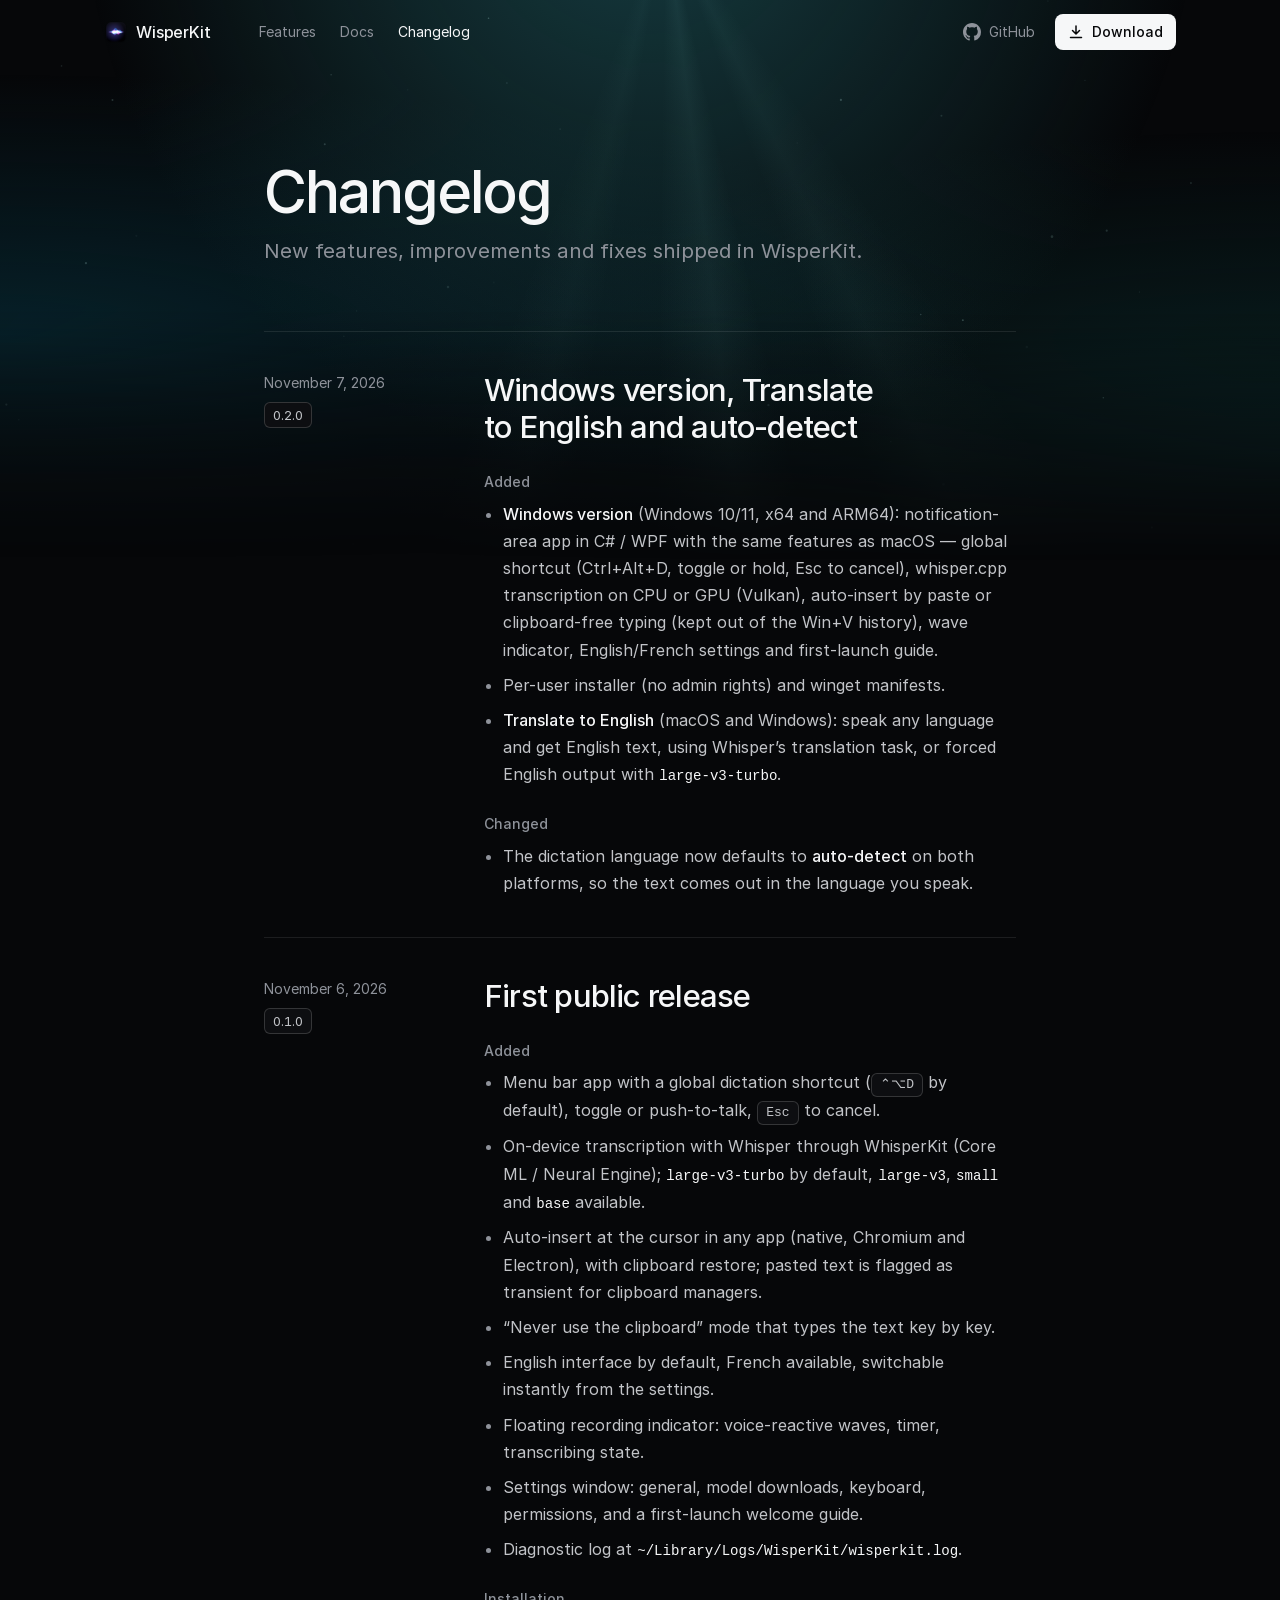
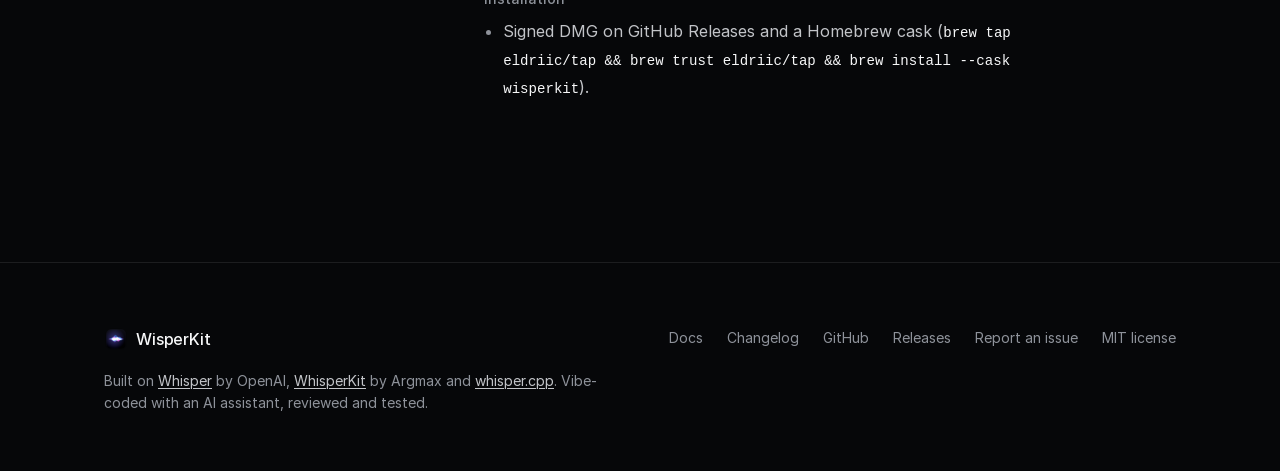
==== site/changelog.html @ 1a5917e9 "Ajoute le site (accueil, docs, changelog) et sa publication sur GitHub Pages" ====
<!doctype html>
<html lang="en">
<head>
  <meta charset="utf-8">
  <meta name="viewport" content="width=device-width, initial-scale=1">
  <title>Changelog: WisperKit</title>
  <meta name="description" content="New features, improvements and fixes shipped in WisperKit.">
  <meta name="theme-color" content="#08090a">
  <link rel="icon" type="image/png" href="assets/icon-256.png">
  <link rel="preload" href="assets/fonts/inter-500.woff2" as="font" type="font/woff2" crossorigin>
  <link rel="stylesheet" href="styles.css">
  <script>document.documentElement.classList.add('js')</script>
</head>
<body class="page-changelog">
  <a class="skip" href="#main">Skip to content</a>
  <div class="backdrop backdrop--short" aria-hidden="true"><div class="backdrop__ocean"></div><div class="backdrop__rays"></div><canvas class="backdrop__motes"></canvas></div>

  <header class="nav">
    <div class="container nav__inner">
      <a class="wordmark" href="index.html" aria-label="WisperKit home">
        <img src="assets/icon-256.png" width="24" height="24" alt="">
        <span>WisperKit</span>
      </a>
      <nav class="nav__links" aria-label="Site">
        <a href="index.html#features">Features</a>
        <a href="docs.html">Docs</a>
        <a href="changelog.html" aria-current="page">Changelog</a>
      </nav>
      <div class="nav__end">
        <a class="nav__gh" href="https://github.com/eldriic/WisperKit"><svg viewBox="0 0 16 16" width="18" height="18" aria-hidden="true"><path fill="currentColor" d="M8 0C3.58 0 0 3.58 0 8c0 3.54 2.29 6.53 5.47 7.59.4.07.55-.17.55-.38 0-.19-.01-.82-.01-1.49-2.01.37-2.53-.49-2.69-.94-.09-.23-.48-.94-.82-1.13-.28-.15-.68-.52-.01-.53.63-.01 1.08.58 1.23.82.72 1.21 1.87.87 2.33.66.07-.52.28-.87.51-1.07-1.78-.2-3.64-.89-3.64-3.95 0-.87.31-1.59.82-2.15-.08-.2-.36-1.02.08-2.12 0 0 .67-.21 2.2.82.64-.18 1.32-.27 2-.27.68 0 1.36.09 2 .27 1.53-1.04 2.2-.82 2.2-.82.44 1.1.16 1.92.08 2.12.51.56.82 1.27.82 2.15 0 3.07-1.87 3.75-3.65 3.95.29.25.54.73.54 1.48 0 1.07-.01 1.93-.01 2.2 0 .21.15.46.55.38A8.013 8.013 0 0016 8c0-4.42-3.58-8-8-8z"/></svg><span>GitHub</span></a>
        <a class="btn btn--primary btn--small" href="https://github.com/eldriic/WisperKit/releases/latest"><svg viewBox="0 0 16 16" width="16" height="16" aria-hidden="true"><path fill="none" stroke="currentColor" stroke-width="1.5" stroke-linecap="round" stroke-linejoin="round" d="M8 2v8m0 0L4.5 6.5M8 10l3.5-3.5M2.5 13.5h11"/></svg>Download</a>
      </div>
    </div>
  </header>

  <main id="main" class="container changelog">
    <header class="changelog__head">
      <h1>Changelog</h1>
      <p>New features, improvements and fixes shipped in WisperKit.</p>
    </header>
    <div class="releases">
<!-- changelog:start -->
      <article class="release" id="v0.2.0">
        <div class="release__meta"><time datetime="2026-11-07">November 7, 2026</time><a class="release__tag" href="https://github.com/eldriic/WisperKit/releases/tag/v0.2.0">0.2.0</a></div>
        <div class="release__body">
          <h2>Windows version, Translate to English and auto-detect</h2>
          <h3>Added</h3>
          <ul>
            <li><strong>Windows version</strong> (Windows 10/11, x64 and ARM64): notification-area app in C# / WPF with the same features as macOS — global shortcut (Ctrl+Alt+D, toggle or hold, Esc to cancel), whisper.cpp transcription on CPU or GPU (Vulkan), auto-insert by paste or clipboard-free typing (kept out of the Win+V history), wave indicator, English/French settings and first-launch guide.</li>
            <li>Per-user installer (no admin rights) and winget manifests.</li>
            <li><strong>Translate to English</strong> (macOS and Windows): speak any language and get English text, using Whisper’s translation task, or forced English output with <code>large-v3-turbo</code>.</li>
          </ul>
          <h3>Changed</h3>
          <ul>
            <li>The dictation language now defaults to <strong>auto-detect</strong> on both platforms, so the text comes out in the language you speak.</li>
          </ul>
        </div>
      </article>
      <article class="release" id="v0.1.0">
        <div class="release__meta"><time datetime="2026-11-06">November 6, 2026</time><a class="release__tag" href="https://github.com/eldriic/WisperKit/releases/tag/v0.1.0">0.1.0</a></div>
        <div class="release__body">
          <h2>First public release</h2>
          <h3>Added</h3>
          <ul>
            <li>Menu bar app with a global dictation shortcut (<kbd>⌃⌥D</kbd> by default), toggle or push-to-talk, <kbd>Esc</kbd> to cancel.</li>
            <li>On-device transcription with Whisper through WhisperKit (Core ML / Neural Engine); <code>large-v3-turbo</code> by default, <code>large-v3</code>, <code>small</code> and <code>base</code> available.</li>
            <li>Auto-insert at the cursor in any app (native, Chromium and Electron), with clipboard restore; pasted text is flagged as transient for clipboard managers.</li>
            <li>“Never use the clipboard” mode that types the text key by key.</li>
            <li>English interface by default, French available, switchable instantly from the settings.</li>
            <li>Floating recording indicator: voice-reactive waves, timer, transcribing state.</li>
            <li>Settings window: general, model downloads, keyboard, permissions, and a first-launch welcome guide.</li>
            <li>Diagnostic log at <code>~/Library/Logs/WisperKit/wisperkit.log</code>.</li>
          </ul>
          <h3>Installation</h3>
          <ul>
            <li>Signed DMG on GitHub Releases and a Homebrew cask (<code>brew tap eldriic/tap &amp;&amp; brew trust eldriic/tap &amp;&amp; brew install --cask wisperkit</code>).</li>
          </ul>
        </div>
      </article>
<!-- changelog:end -->
    </div>
  </main>

  <footer class="footer">
    <div class="container footer__inner">
      <div class="footer__brand">
        <a class="wordmark" href="index.html"><img src="assets/icon-256.png" width="24" height="24" alt=""><span>WisperKit</span></a>
        <p>Built on <a href="https://github.com/openai/whisper">Whisper</a> by OpenAI, <a href="https://github.com/argmaxinc/WhisperKit">WhisperKit</a> by Argmax and <a href="https://github.com/ggerganov/whisper.cpp">whisper.cpp</a>. Vibe-coded with an AI assistant, reviewed and tested.</p>
      </div>
      <nav class="footer__links" aria-label="Project">
        <a href="docs.html">Docs</a>
        <a href="changelog.html">Changelog</a>
        <a href="https://github.com/eldriic/WisperKit">GitHub</a>
        <a href="https://github.com/eldriic/WisperKit/releases">Releases</a>
        <a href="https://github.com/eldriic/WisperKit/issues">Report an issue</a>
        <a href="https://github.com/eldriic/WisperKit/blob/main/LICENSE">MIT license</a>
      </nav>
    </div>
  </footer>

  <script src="main.js" defer></script>
</body>
</html>
---- site/styles.css ----
/* Hallmark · shape: centred product launch, the indicator on stage then tabbed screenshots · genre: atmospheric · theme: custom (after onorca.dev, by request) · job: try · idea: "the page is the pill: it listens, then the sentence lands under it" · vibe: "near-black, quiet, native, voice made visible"
 * paper: oklch(13% 0.004 250) · accent: oklch(62% 0.2 285) · display: Inter 500 · body: Inter 400 · hero: centred head, lead, two actions, the live recording pill typing a sentence · nav: sticky, transparent until scrolled, wordmark, three links, GitHub, download · footer: credits beside project links · imagery: the product (real settings captures, the indicator rebuilt from RecordingHUD.swift) · signature: the recording pill, waves ported from the app, typing under itself
 * axes: dark/grotesk-sans/chromatic-violet · posture: dark · contrast: pass · fold: pass · v2.0.0 */
/* Hallmark · pre-emit critique: P4 H5 E4 S4 R4 V4 · weakest: P, a reference-led look; the argument lives in the privacy section, set as the largest type below the hero */
/* Hallmark · waive 1 · Inter 500 with tight tracking on every head · the user asked for the onorca.dev look, whose voice is Inter */
/* Hallmark · waive 26b · no disabled state on any button or link · the page has no form and no control that can be unavailable */
/* Hallmark · dismissed 29 · the pill blurs over translucent black because RecordingHUD.swift does: hudWindow material plus black at 0.45 */
/* Hallmark · dismissed 42 · wordmark, three links, GitHub and download is the onorca.dev bar the user asked for, transparent until scroll */
/* Hallmark · dismissed 41 · accent-ink never sits on an accent fill; it is link and caret colour on the near-black paper */
@import url("./tokens.css");
@import url("./base.css");

@font-face { font-family: "Inter"; font-style: normal; font-weight: 400; font-display: swap; src: url("assets/fonts/inter-400.woff2") format("woff2"); }
@font-face { font-family: "Inter"; font-style: normal; font-weight: 500; font-display: swap; src: url("assets/fonts/inter-500.woff2") format("woff2"); }

body { font-feature-settings: "cv11", "ss01"; }
code, kbd, pre { font-family: var(--font-mono); }
.skip { position: absolute; left: var(--space-md); top: -100px; z-index: var(--z-modal); background: var(--color-ink); color: var(--color-on-ink); padding: var(--space-xs) var(--space-sm); border-radius: var(--radius-control); }
.skip:focus-visible { top: var(--space-md); }

/* ---------- Controls ---------- */
.btn { display: inline-flex; align-items: center; gap: var(--space-xs); min-height: 44px; padding: 0 var(--space-md); border-radius: var(--radius-control); font-size: var(--text-sm); font-weight: 500; text-decoration: none; border: 1px solid transparent; cursor: pointer; transition: background-color var(--dur-micro) var(--ease-out), border-color var(--dur-micro) var(--ease-out), transform var(--dur-micro) var(--ease-out); }
.btn--primary { background: var(--color-ink); color: var(--color-on-ink); }
.btn--primary:hover { background: var(--color-ink-hover); }
.btn--secondary { background: transparent; color: var(--color-ink); border-color: var(--color-rule-strong); }
.btn--secondary:hover { background: var(--color-ghost-hover); }
.btn:active { transform: scale(0.98); }
.btn:focus-visible { outline: 2px solid var(--color-focus); outline-offset: 2px; transition: none; }
.btn--small { min-height: 36px; padding: 0 var(--space-sm); font-size: var(--text-sm); }
.btn--large { min-height: 52px; padding: 0 var(--space-lg); font-size: var(--text-md); gap: var(--space-sm); }
.btn svg { flex: none; }

/* ---------- Nav ---------- */
.nav { position: sticky; top: 0; z-index: var(--z-sticky-nav); border-bottom: 1px solid transparent; transition: background-color var(--dur-short) var(--ease-out), border-color var(--dur-short) var(--ease-out); }
.nav.is-scrolled { background: var(--color-nav-scrolled); border-bottom-color: var(--color-rule); backdrop-filter: blur(14px); -webkit-backdrop-filter: blur(14px); }
.nav__inner { display: flex; align-items: center; justify-content: space-between; gap: var(--space-lg); height: 64px; }
.wordmark { display: inline-flex; align-items: center; gap: var(--space-xs); font-weight: 500; text-decoration: none; letter-spacing: -0.01em; }
.wordmark img { border-radius: 6px; }
.nav__links { display: flex; gap: var(--space-lg); margin-right: auto; margin-left: var(--space-lg); }
.nav__links a, .footer__links a, .nav__gh { color: var(--color-muted); font-size: var(--text-sm); text-decoration: none; transition: color var(--dur-micro) var(--ease-out); }
.nav__links a:hover, .footer__links a:hover, .nav__gh:hover { color: var(--color-ink); }
.nav__links a[aria-current="page"] { color: var(--color-ink); }
.nav__gh { display: inline-flex; align-items: center; gap: var(--space-xs); text-decoration: none; padding: 0 var(--space-xs); min-height: 36px; }
.nav__end { display: flex; align-items: center; gap: var(--space-sm); }
.icon-link { display: inline-grid; place-items: center; width: 34px; height: 34px; border-radius: var(--radius-control); color: var(--color-muted); transition: color var(--dur-micro) var(--ease-out), background-color var(--dur-micro) var(--ease-out); }
.icon-link:hover { color: var(--color-ink); background: var(--color-paper-2); }
a:focus-visible, button:focus-visible { outline: 2px solid var(--color-focus); outline-offset: 2px; transition: none; }

/* ---------- Hero ---------- */
.hero { position: relative; padding-block: var(--space-3xl) var(--space-2xl); }

/* Backdrop after onorca.dev: an ocean of three radial glows, light rays from above, drifting motes */
.backdrop { position: absolute; inset: 0 0 auto; height: min(1100px, 130vh); z-index: -1; pointer-events: none; overflow: hidden; -webkit-mask-image: linear-gradient(to bottom, black 55%, transparent); mask-image: linear-gradient(to bottom, black 55%, transparent); }
.backdrop__ocean, .backdrop__rays, .backdrop__motes { position: absolute; inset: 0; width: 100%; height: 100%; }
.backdrop__ocean { background: radial-gradient(at 50% -25%, var(--color-ocean-1) 0%, transparent 62%), radial-gradient(at 0% 60%, var(--color-ocean-2) 0%, transparent 55%), radial-gradient(at 100% 80%, var(--color-ocean-3) 0%, transparent 50%); }
.backdrop__rays { background: conic-gradient(from 145deg at 52% -15%, transparent 0deg, oklch(var(--ray) / 0.035) 9deg, transparent 15deg, transparent 22deg, oklch(var(--ray) / 0.055) 28deg, transparent 36deg, transparent 44deg, oklch(var(--ray) / 0.024) 49deg, transparent 56deg); transform-origin: 52% 0; animation: sway 18s ease-in-out infinite alternate; }
.backdrop__motes { opacity: 0.6; }
.backdrop--short { height: 560px; }
@keyframes sway { from { transform: rotate(-1.5deg); } to { transform: rotate(1.5deg); } }
body { position: relative; isolation: isolate; }
.hero__inner { display: flex; flex-direction: column; align-items: center; text-align: center; }
.hero__title { font-size: var(--text-display); font-weight: 500; letter-spacing: var(--tracking-display); line-height: 1.04; max-width: 17ch; }
.hero__lead { margin-top: var(--space-lg); font-size: var(--text-lead); color: var(--color-muted); max-width: 40ch; }
.hero__actions { display: flex; flex-wrap: wrap; justify-content: center; gap: var(--space-sm); margin-top: var(--space-xl); }
.hero__also { margin-top: var(--space-md); font-size: var(--text-xs); color: var(--color-muted); }
.hero__also a { color: var(--color-ink-2); }
.hero__also code { white-space: nowrap; font-size: 0.95em; color: var(--color-ink-2); }

/* The recording pill, after App/WisperKit/RecordingHUD.swift */
.demo { margin: var(--space-2xl) 0 0; display: flex; flex-direction: column; align-items: center; gap: var(--space-lg); width: 100%; }
.pill { display: flex; align-items: center; width: 320px; max-width: 100%; height: 64px; padding-left: var(--space-md); border-radius: var(--radius-pill); background: radial-gradient(closest-side at 42% 50%, var(--color-halo), transparent), var(--color-glass); border: 1px solid var(--color-rule-strong); backdrop-filter: blur(20px); -webkit-backdrop-filter: blur(20px); }
.pill__waves { flex: 1 1 auto; min-width: 0; width: 248px; height: 48px; }
.pill__status { flex: none; display: inline-flex; align-items: center; gap: var(--space-xs); width: 68px; padding-right: var(--space-sm); font-size: var(--text-sm); font-weight: 500; color: var(--color-ink-2); }
.pill__lamp { width: 7px; height: 7px; border-radius: 50%; background: var(--color-rec); }
.pill[data-state="listening"] .pill__lamp { animation: lamp 0.7s ease-in-out infinite alternate; }
.pill[data-state="transcribing"] .pill__lamp { background: var(--color-transcribing); }
@keyframes lamp { from { opacity: 0.6; } to { opacity: 1; } }
.demo__line { min-height: 1.6em; font-size: var(--text-title); color: var(--color-ink); letter-spacing: -0.01em; max-width: 30ch; }
.demo__caret { display: inline-block; width: 2px; height: 1.05em; margin-left: var(--space-3xs); vertical-align: -0.15em; background: var(--color-accent-ink); animation: caret 1s steps(1) infinite; }
@keyframes caret { 50% { opacity: 0; } }
.demo__keys { font-size: var(--text-xs); color: var(--color-muted); }
kbd { display: inline-grid; place-items: center; min-width: 24px; height: 24px; padding: 0 var(--space-xs); border-radius: 6px; border: 1px solid var(--color-rule-strong); background: var(--color-paper-2); color: var(--color-ink-2); font-size: var(--text-xs); }

/* ---------- Sections ---------- */
.section-title { font-size: var(--text-section); font-weight: 500; letter-spacing: var(--tracking-display); line-height: 1.08; }
.features, .translate, .privacy, .models, .install { padding-block: var(--section-gap-s); }
.features .section-title { text-align: center; }

.tabs { display: none; }
.js .tabs { display: flex; flex-wrap: wrap; justify-content: center; gap: var(--space-xs); margin-top: var(--space-xl); }
.tab { min-height: 40px; padding: 0 var(--space-md); border-radius: var(--radius-control); border: 1px solid var(--color-rule); background: transparent; color: var(--color-muted); font-size: var(--text-sm); cursor: pointer; transition: color var(--dur-micro) var(--ease-out), background-color var(--dur-micro) var(--ease-out), border-color var(--dur-micro) var(--ease-out); }
.tab:hover { color: var(--color-ink); border-color: var(--color-rule-strong); }
.tab[aria-selected="true"] { color: var(--color-ink); background: var(--color-paper-2); border-color: var(--color-rule-strong); }

.panel { display: grid; grid-template-columns: minmax(0, 4fr) minmax(0, 8fr); gap: var(--space-xl); align-items: center; margin-top: var(--space-2xl); }
.js .panel { margin-top: var(--space-xl); }
.js .panel:not(.is-active) { display: none; }
.panel__copy h3 { font-size: var(--text-title); font-weight: 500; letter-spacing: -0.015em; }
.panel__copy p { margin-top: var(--space-sm); color: var(--color-muted); }
.shot { width: 100%; border-radius: var(--radius-card); border: 1px solid var(--color-rule-strong); background: var(--color-paper-2); }

.translate__inner { display: grid; grid-template-columns: minmax(0, 1fr) minmax(0, 1fr); gap: var(--space-2xl); align-items: center; }
.translate__copy p { margin-top: var(--space-md); color: var(--color-muted); max-width: 48ch; }
.translate__pair { display: grid; gap: var(--space-md); }
.said { display: grid; gap: var(--space-2xs); padding: var(--space-lg); border-radius: var(--radius-card); border: 1px solid var(--color-rule); font-size: var(--text-title); letter-spacing: -0.01em; color: var(--color-ink-2); }
.said--out { color: var(--color-ink); border-color: color-mix(in oklab, var(--color-accent) 45%, transparent); background: color-mix(in oklab, var(--color-accent) 8%, transparent); }
.said__label { font-size: var(--text-xs); color: var(--color-muted); letter-spacing: 0; }

.privacy { border-block: 1px solid var(--color-rule); }
.privacy__inner { display: grid; grid-template-columns: minmax(0, 7fr) minmax(0, 5fr); gap: var(--space-2xl); align-items: end; }
.privacy__title { font-size: var(--text-display-s); font-weight: 500; letter-spacing: var(--tracking-display); line-height: 1.05; }
.privacy__list { margin: 0; padding: 0; list-style: none; display: grid; gap: var(--space-md); font-size: var(--text-lg); color: var(--color-ink-2); }
.privacy__list li + li { padding-top: var(--space-md); border-top: 1px solid var(--color-rule); }
.privacy__list a { color: var(--color-accent-ink); }

.model-table { width: 100%; margin-top: var(--space-xl); border-collapse: collapse; font-size: var(--text-md); }
.model-table th, .model-table td { text-align: left; padding: var(--space-md) var(--space-sm) var(--space-md) 0; border-bottom: 1px solid var(--color-rule); font-weight: 400; }
.model-table thead th { font-size: var(--text-xs); color: var(--color-muted); }
.model-table tbody th code { font-size: var(--text-lg); color: var(--color-ink); }
.model-table td { color: var(--color-ink-2); }
.model-table .num { white-space: nowrap; }
.tag { margin-left: var(--space-xs); font-size: var(--text-xs); color: var(--color-accent-ink); }
.note { margin-top: var(--space-md); font-size: var(--text-sm); color: var(--color-muted); }

.install__inner { display: grid; grid-template-columns: minmax(0, 5fr) minmax(0, 7fr); gap: var(--space-2xl); }
.install__copy p { margin-top: var(--space-md); color: var(--color-muted); }
.install__ways { display: grid; gap: var(--space-xl); }
.way h3 { font-size: var(--text-lg); font-weight: 500; letter-spacing: -0.01em; }
.way p { margin-top: var(--space-xs); color: var(--color-muted); }
.way .btn { margin-top: var(--space-md); }
.way + .way { padding-top: var(--space-xl); border-top: 1px solid var(--color-rule); }
.cmd { position: relative; margin-top: var(--space-sm); border-radius: var(--radius-card); border: 1px solid var(--color-rule-strong); background: var(--color-paper-2); }
.cmd pre { margin: 0; padding: var(--space-md) 88px var(--space-md) var(--space-md); overflow-x: auto; font-size: var(--text-sm); line-height: 1.7; color: var(--color-ink-2); }
.copy { position: absolute; top: var(--space-xs); right: var(--space-xs); min-height: 32px; padding: 0 var(--space-sm); border-radius: var(--radius-control); border: 1px solid var(--color-rule-strong); background: var(--color-paper-3); color: var(--color-ink-2); font-size: var(--text-xs); cursor: pointer; transition: background-color var(--dur-micro) var(--ease-out), color var(--dur-micro) var(--ease-out); }
.copy:hover { color: var(--color-ink); background: var(--color-paper); }
.copy:active { transform: scale(0.97); }
.copy[data-done] { color: var(--color-accent-ink); }

/* ---------- Docs ---------- */
.docs { display: grid; grid-template-columns: 248px minmax(0, 1fr); gap: var(--space-2xl); padding-block: var(--space-xl) var(--section-gap-s); }
.docs-side { position: sticky; top: 88px; align-self: start; max-height: calc(100vh - 104px); overflow-y: auto; padding-right: var(--space-xs); }
.docs-search { display: flex; align-items: center; gap: var(--space-xs); height: 40px; padding: 0 var(--space-sm); border-radius: var(--radius-control); border: 1px solid var(--color-rule-strong); color: var(--color-muted); transition: border-color var(--dur-micro) var(--ease-out); }
.docs-search:hover { border-color: var(--color-muted); }
.docs-search:focus-within { border-color: var(--color-focus); }
.docs-search input { flex: 1; min-width: 0; background: transparent; border: 0; outline: 0; color: var(--color-ink); font-size: var(--text-sm); }
.docs-search input::placeholder { color: var(--color-muted); }
.docs-nav__group { margin: var(--space-lg) 0 var(--space-2xs); padding-left: var(--space-sm); font-size: var(--text-sm); color: var(--color-ink); font-weight: 500; }
.docs-nav ul { margin: 0; padding: 0; list-style: none; }
.docs-nav li a { display: block; padding: var(--space-2xs) var(--space-sm); border-radius: var(--radius-control); font-size: var(--text-sm); color: var(--color-muted); text-decoration: none; transition: color var(--dur-micro) var(--ease-out), background-color var(--dur-micro) var(--ease-out); }
.docs-nav li a:hover { color: var(--color-ink); background: var(--color-ghost-hover); }
.docs-nav li a[aria-current] { color: var(--color-ink); background: var(--color-paper-2); }

.prose { max-width: 72ch; color: var(--color-ink-2); line-height: 1.7; }
.prose section { scroll-margin-top: 96px; }
.prose section + section { margin-top: var(--space-2xl); padding-top: var(--space-2xl); border-top: 1px solid var(--color-rule); }
.prose h1 { font-size: var(--text-display-s); font-weight: 500; letter-spacing: var(--tracking-display); line-height: 1.08; color: var(--color-ink); }
.prose h2 { font-size: var(--text-2xl); font-weight: 500; letter-spacing: -0.025em; line-height: 1.15; color: var(--color-ink); }
.prose h3 { margin-top: var(--space-lg); font-size: var(--text-lg); font-weight: 500; letter-spacing: -0.01em; color: var(--color-ink); }
.prose .lead { margin-top: var(--space-sm); font-size: var(--text-lead); color: var(--color-muted); }
.prose p, .prose ul, .prose ol, .prose table, .prose figure, .prose .cmd, .prose details { margin-top: var(--space-md); }
.prose ul, .prose ol { padding-left: 1.25em; }
.prose li + li { margin-top: var(--space-xs); }
.prose li::marker { color: var(--color-muted); }
.prose a { color: var(--color-accent-ink); }
.prose strong { color: var(--color-ink); font-weight: 500; }
.prose :not(pre) > code { padding: 0.1em 0.35em; border-radius: 5px; background: var(--color-paper-2); border: 1px solid var(--color-rule); font-size: 0.88em; color: var(--color-ink); overflow-wrap: anywhere; }
.prose figure { margin-inline: 0; }
.prose figcaption { margin-top: var(--space-xs); font-size: var(--text-sm); color: var(--color-muted); }
.prose table { width: 100%; border-collapse: collapse; font-size: var(--text-sm); }
.prose th, .prose td { text-align: left; vertical-align: top; padding: var(--space-sm) var(--space-sm) var(--space-sm) 0; border-bottom: 1px solid var(--color-rule); }
.prose thead th { font-weight: 400; color: var(--color-muted); }
.prose details { border: 1px solid var(--color-rule); border-radius: var(--radius-card); padding: 0 var(--space-md); }
.prose details + details { margin-top: var(--space-xs); }
.prose summary { min-height: 52px; display: flex; align-items: center; cursor: pointer; color: var(--color-ink); font-weight: 500; list-style: none; transition: color var(--dur-micro) var(--ease-out); }
.prose summary::-webkit-details-marker { display: none; }
.prose summary::after { content: "+"; margin-left: auto; color: var(--color-muted); font-weight: 400; }
.prose details[open] summary::after { content: "\2212"; }
.prose details[open] { padding-bottom: var(--space-md); }
.prose summary:hover { color: var(--color-accent-ink); }
.prose summary:focus-visible { outline: 2px solid var(--color-focus); outline-offset: 2px; border-radius: var(--radius-control); }
.prose details p:first-of-type { margin-top: 0; }

/* ---------- Changelog ---------- */
.changelog { max-width: 880px; padding-block: var(--space-3xl) var(--section-gap-s); }
.changelog__head h1 { font-size: var(--text-display-s); font-weight: 500; letter-spacing: var(--tracking-display); line-height: 1.05; }
.changelog__head p { margin-top: var(--space-sm); font-size: var(--text-lead); color: var(--color-muted); }
.releases { margin-top: var(--space-2xl); }
.release { display: grid; grid-template-columns: 180px minmax(0, 1fr); gap: var(--space-xl); padding-block: var(--space-xl); border-top: 1px solid var(--color-rule); scroll-margin-top: 96px; }
.release__meta { display: flex; flex-direction: column; align-items: flex-start; gap: var(--space-xs); font-size: var(--text-sm); color: var(--color-muted); }
.release__tag { padding: var(--space-3xs) var(--space-xs); border-radius: 6px; border: 1px solid var(--color-rule-strong); background: var(--color-paper-2); font-variant-numeric: tabular-nums; font-size: var(--text-xs); color: var(--color-ink-2); text-decoration: none; transition: border-color var(--dur-micro) var(--ease-out), color var(--dur-micro) var(--ease-out); }
.release__tag:hover { color: var(--color-ink); border-color: var(--color-muted); }
.release__body h2 { font-size: var(--text-2xl); font-weight: 500; letter-spacing: -0.025em; line-height: 1.2; }
.release__body h3 { margin-top: var(--space-lg); font-size: var(--text-sm); font-weight: 500; color: var(--color-muted); }
.release__body ul { margin: var(--space-xs) 0 0; padding-left: 1.2em; color: var(--color-ink-2); line-height: 1.7; }
.release__body li + li { margin-top: var(--space-xs); }
.release__body li::marker { color: var(--color-muted); }
.release__body strong { color: var(--color-ink); font-weight: 500; }
.release__body code { font-size: 0.88em; color: var(--color-ink); }
.release__body a { color: var(--color-accent-ink); }

/* ---------- Footer ---------- */
.footer { padding-block: var(--space-2xl); border-top: 1px solid var(--color-rule); }
.footer__inner { display: flex; justify-content: space-between; gap: var(--space-xl); flex-wrap: wrap; }
.footer__brand { max-width: 52ch; }
.footer__brand p { margin-top: var(--space-sm); font-size: var(--text-sm); color: var(--color-muted); }
.footer__brand p a { color: var(--color-ink-2); }
.footer__links { display: flex; flex-wrap: wrap; gap: var(--space-sm) var(--space-lg); align-content: start; }

/* ---------- Responsive ---------- */
@media (max-width: 60rem) {
  .nav__links { margin-left: var(--space-md); gap: var(--space-md); }
  .nav__links a:first-child { display: none; }
  .docs { grid-template-columns: minmax(0, 1fr); gap: var(--space-xl); }
  .docs-side { position: static; max-height: none; overflow: visible; padding: 0 0 var(--space-lg); border-bottom: 1px solid var(--color-rule); }
  .docs-nav { display: grid; grid-template-columns: repeat(auto-fit, minmax(160px, 1fr)); gap: 0 var(--space-md); }
  .docs-nav__group { grid-column: 1 / -1; }
  .release { grid-template-columns: minmax(0, 1fr); gap: var(--space-md); }
  .release__meta { flex-direction: row; align-items: center; gap: var(--space-sm); }
  .panel, .translate__inner, .privacy__inner, .install__inner { grid-template-columns: minmax(0, 1fr); gap: var(--space-lg); }
  .hero { padding-block: var(--space-2xl) var(--space-xl); }
}
@media (max-width: 40rem) {
  .nav__gh span, .nav__end .btn { display: none; }
  .changelog { padding-top: var(--space-2xl); }
  .hero__actions .btn { flex: 1 1 100%; justify-content: center; }
  .model-table thead th:last-child, .model-table td:last-child { display: none; }
  .said { padding: var(--space-md); }
}
@media (prefers-reduced-motion: reduce) {
  .demo__caret, .pill__lamp { animation: none !important; }
}
.pill[data-state="idle"] .pill__lamp { background: var(--color-muted); opacity: 0.5; }
@media (min-width: 40rem) { .prose :not(pre) > code { white-space: nowrap; } }
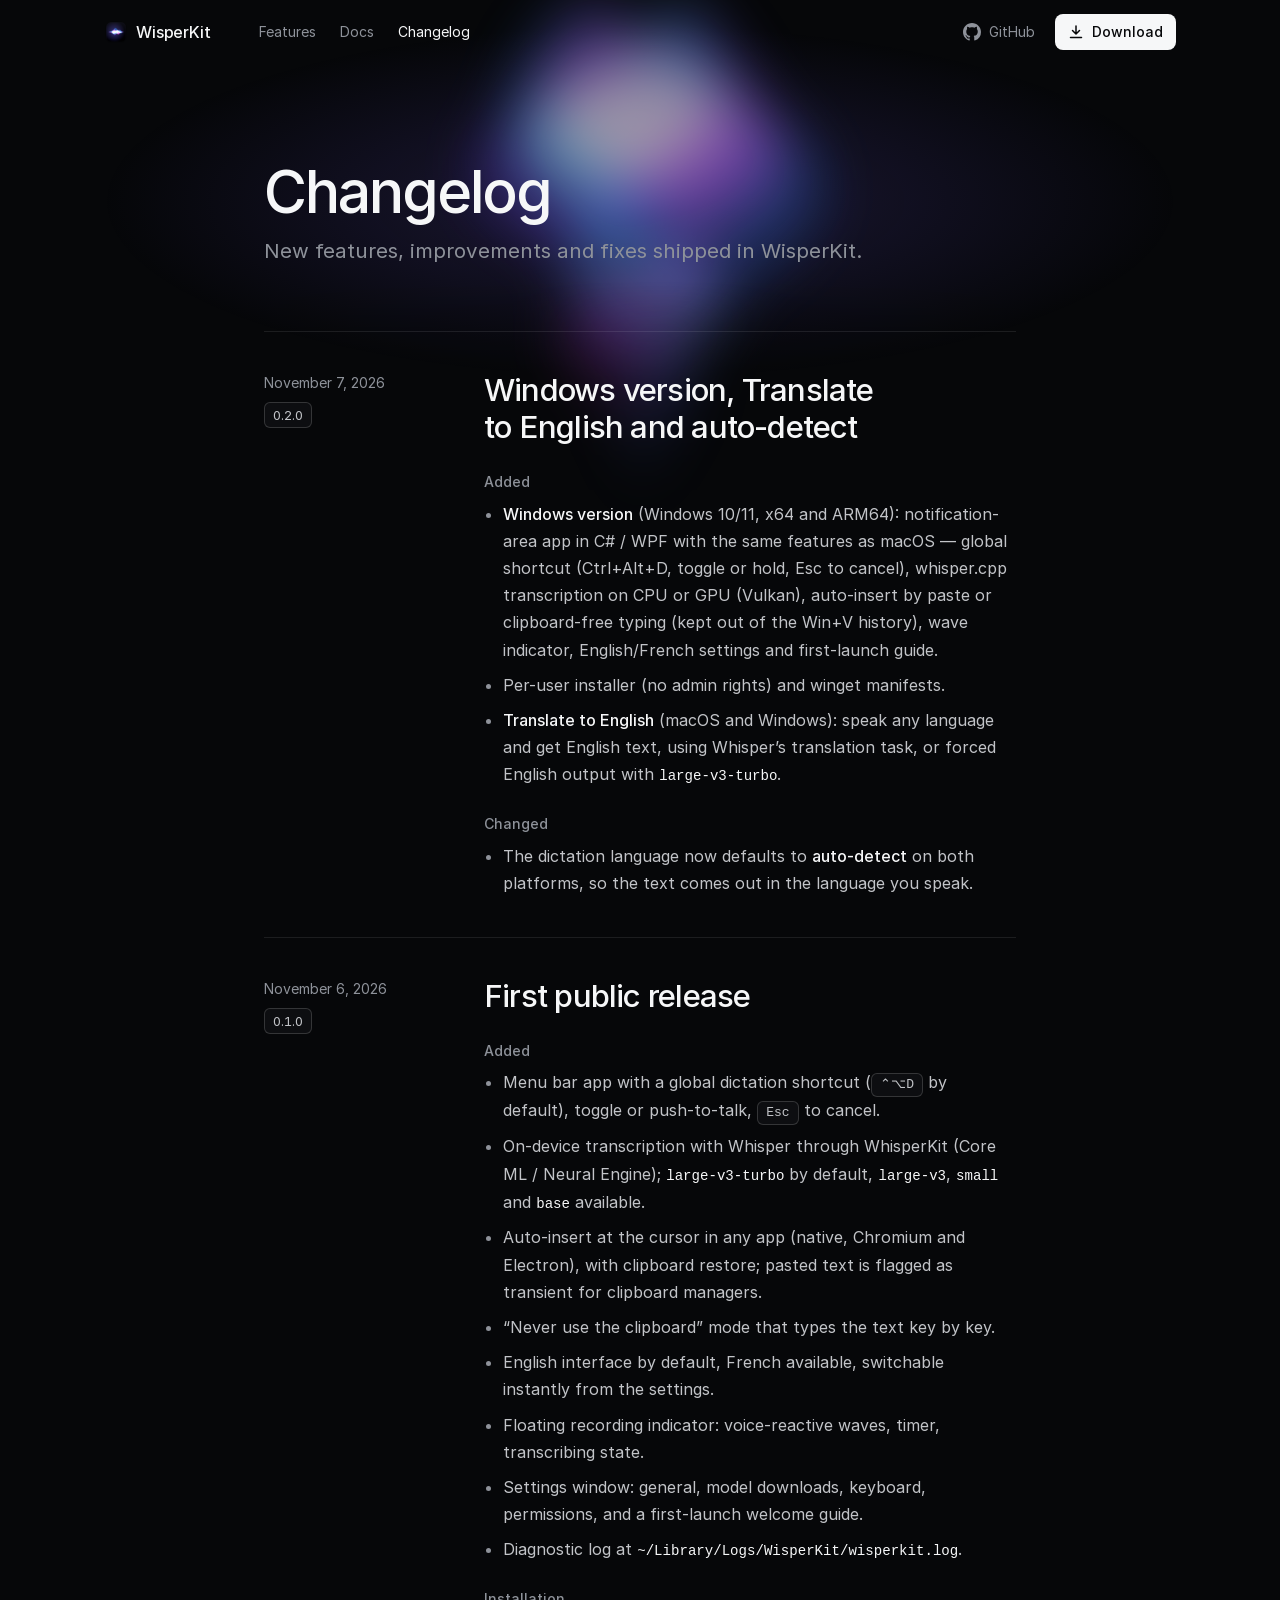
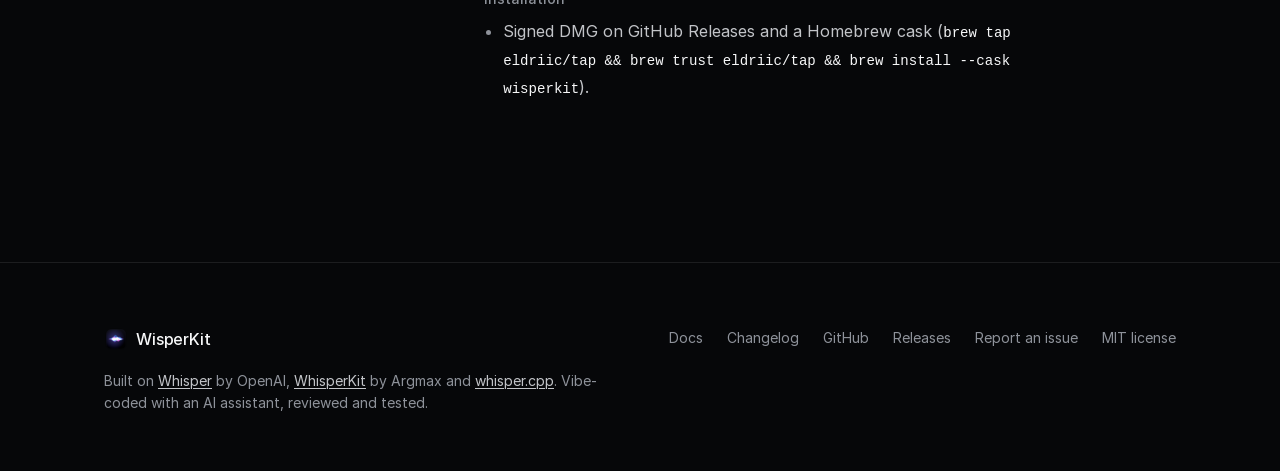
==== commit a79c796a: "Téléchargement direct depuis le site, avec détection du système et de l'architecture Les fichiers de" ====
--- a/site/changelog.html
+++ b/site/changelog.html
@@ -13,7 +13,7 @@
 </head>
 <body class="page-changelog">
   <a class="skip" href="#main">Skip to content</a>
-  <div class="backdrop backdrop--short" aria-hidden="true"><div class="backdrop__ocean"></div><div class="backdrop__rays"></div><canvas class="backdrop__motes"></canvas></div>
+  <div class="backdrop backdrop--short" aria-hidden="true"><div class="backdrop__glow"></div><canvas class="backdrop__waves"></canvas></div>
 
   <header class="nav">
     <div class="container nav__inner">
--- a/site/styles.css
+++ b/site/styles.css
@@ -49,14 +49,13 @@
 /* ---------- Hero ---------- */
 .hero { position: relative; padding-block: var(--space-3xl) var(--space-2xl); }
 
-/* Backdrop after onorca.dev: an ocean of three radial glows, light rays from above, drifting motes */
-.backdrop { position: absolute; inset: 0 0 auto; height: min(1100px, 130vh); z-index: -1; pointer-events: none; overflow: hidden; -webkit-mask-image: linear-gradient(to bottom, black 55%, transparent); mask-image: linear-gradient(to bottom, black 55%, transparent); }
-.backdrop__ocean, .backdrop__rays, .backdrop__motes { position: absolute; inset: 0; width: 100%; height: 100%; }
-.backdrop__ocean { background: radial-gradient(at 50% -25%, var(--color-ocean-1) 0%, transparent 62%), radial-gradient(at 0% 60%, var(--color-ocean-2) 0%, transparent 55%), radial-gradient(at 100% 80%, var(--color-ocean-3) 0%, transparent 50%); }
-.backdrop__rays { background: conic-gradient(from 145deg at 52% -15%, transparent 0deg, oklch(var(--ray) / 0.035) 9deg, transparent 15deg, transparent 22deg, oklch(var(--ray) / 0.055) 28deg, transparent 36deg, transparent 44deg, oklch(var(--ray) / 0.024) 49deg, transparent 56deg); transform-origin: 52% 0; animation: sway 18s ease-in-out infinite alternate; }
-.backdrop__motes { opacity: 0.6; }
+/* Backdrop: the HUD waves (RecordingHUD.swift) at page scale, upright and blurred */
+.backdrop { position: absolute; inset: 0 0 auto; height: min(1100px, 130vh); z-index: -1; pointer-events: none; overflow: hidden; -webkit-mask-image: linear-gradient(to bottom, black 50%, transparent); mask-image: linear-gradient(to bottom, black 50%, transparent); }
+.backdrop__glow, .backdrop__waves { position: absolute; inset: 0; width: 100%; height: 100%; }
+.backdrop__glow { background: radial-gradient(60% 45% at 50% 36%, var(--color-halo), transparent 70%); }
+.backdrop__waves { filter: blur(var(--wave-blur)); opacity: 0.6; }
 .backdrop--short { height: 560px; }
-@keyframes sway { from { transform: rotate(-1.5deg); } to { transform: rotate(1.5deg); } }
+@media (max-width: 600px) { :root { --wave-blur: 18px; } }
 body { position: relative; isolation: isolate; }
 .hero__inner { display: flex; flex-direction: column; align-items: center; text-align: center; }
 .hero__title { font-size: var(--text-display); font-weight: 500; letter-spacing: var(--tracking-display); line-height: 1.04; max-width: 17ch; }
@@ -64,6 +63,7 @@
 .hero__actions { display: flex; flex-wrap: wrap; justify-content: center; gap: var(--space-sm); margin-top: var(--space-xl); }
 .hero__also { margin-top: var(--space-md); font-size: var(--text-xs); color: var(--color-muted); }
 .hero__also a { color: var(--color-ink-2); }
+.hero__also .nowrap { white-space: nowrap; }
 .hero__also code { white-space: nowrap; font-size: 0.95em; color: var(--color-ink-2); }
 
 /* The recording pill, after App/WisperKit/RecordingHUD.swift */
@@ -128,6 +128,11 @@
 .way h3 { font-size: var(--text-lg); font-weight: 500; letter-spacing: -0.01em; }
 .way p { margin-top: var(--space-xs); color: var(--color-muted); }
 .way .btn { margin-top: var(--space-md); }
+.way__btns { display: flex; flex-wrap: wrap; gap: var(--space-xs); margin-top: var(--space-md); }
+.way__btns .btn { margin-top: 0; }
+.way__btns .btn[data-detected] { background: var(--color-ink); color: var(--color-on-ink); border-color: transparent; }
+.way__btns .btn[data-detected]:hover { background: var(--color-ink-hover); }
+.way p.way__hint { margin-top: var(--space-sm); font-size: var(--text-xs); }
 .way + .way { padding-top: var(--space-xl); border-top: 1px solid var(--color-rule); }
 .cmd { position: relative; margin-top: var(--space-sm); border-radius: var(--radius-card); border: 1px solid var(--color-rule-strong); background: var(--color-paper-2); }
 .cmd pre { margin: 0; padding: var(--space-md) 88px var(--space-md) var(--space-md); overflow-x: auto; font-size: var(--text-sm); line-height: 1.7; color: var(--color-ink-2); }
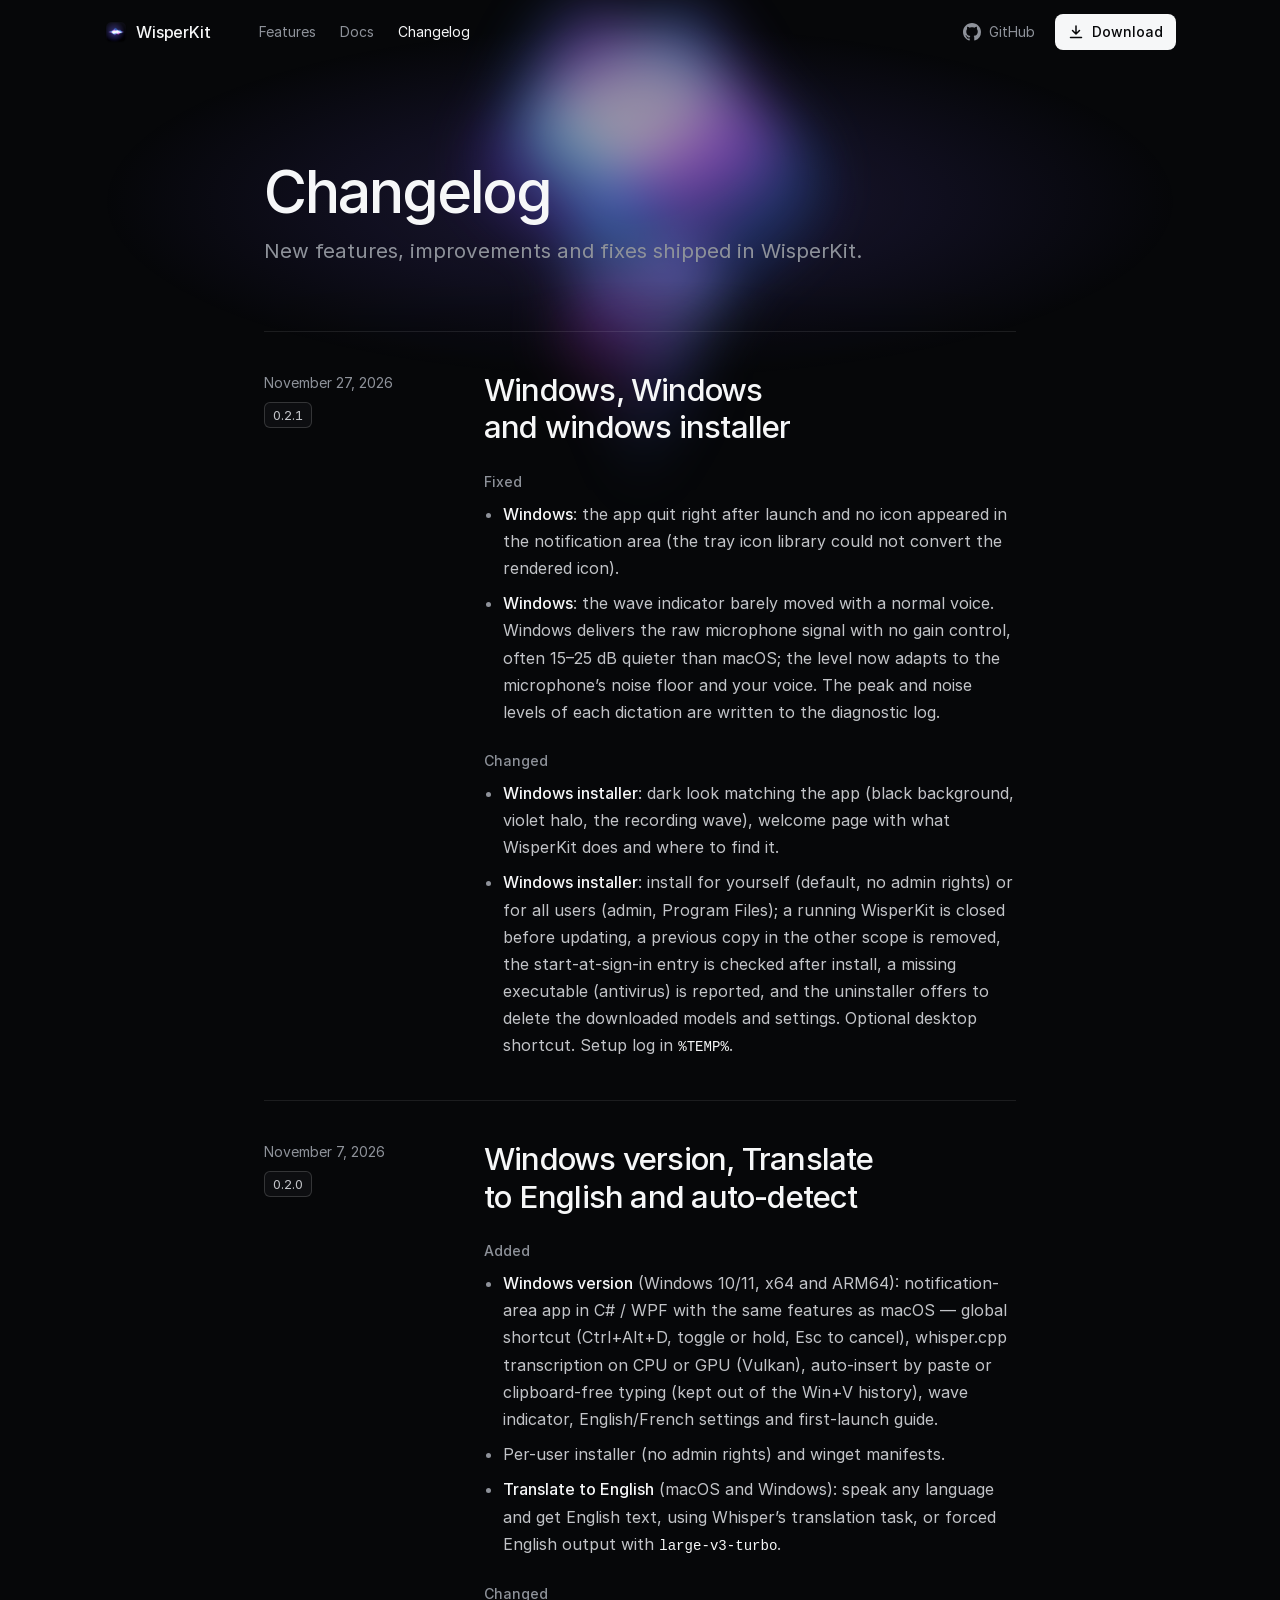
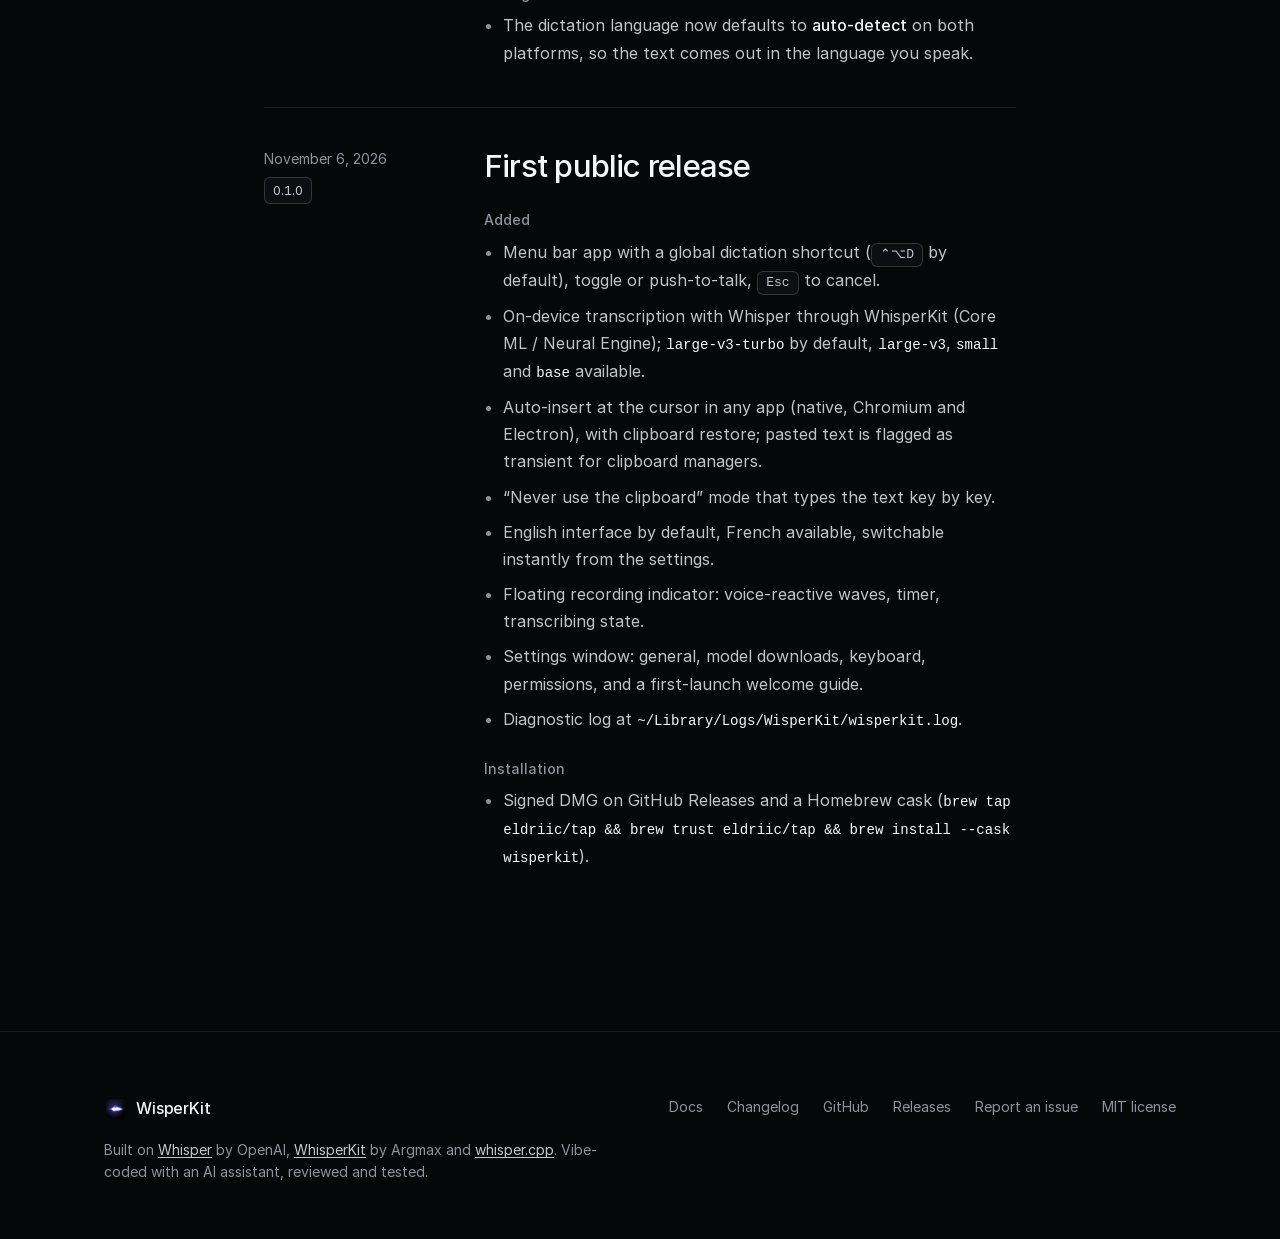
==== commit a9909669: "Version 0.2.1" ====
--- a/site/changelog.html
+++ b/site/changelog.html
@@ -40,6 +40,22 @@
     </header>
     <div class="releases">
 <!-- changelog:start -->
+      <article class="release" id="v0.2.1">
+        <div class="release__meta"><time datetime="2026-11-27">November 27, 2026</time><a class="release__tag" href="https://github.com/eldriic/WisperKit/releases/tag/v0.2.1">0.2.1</a></div>
+        <div class="release__body">
+          <h2>Windows, Windows and windows installer</h2>
+          <h3>Fixed</h3>
+          <ul>
+            <li><strong>Windows</strong>: the app quit right after launch and no icon appeared in the notification area (the tray icon library could not convert the rendered icon).</li>
+            <li><strong>Windows</strong>: the wave indicator barely moved with a normal voice. Windows delivers the raw microphone signal with no gain control, often 15–25 dB quieter than macOS; the level now adapts to the microphone’s noise floor and your voice. The peak and noise levels of each dictation are written to the diagnostic log.</li>
+          </ul>
+          <h3>Changed</h3>
+          <ul>
+            <li><strong>Windows installer</strong>: dark look matching the app (black background, violet halo, the recording wave), welcome page with what WisperKit does and where to find it.</li>
+            <li><strong>Windows installer</strong>: install for yourself (default, no admin rights) or for all users (admin, Program Files); a running WisperKit is closed before updating, a previous copy in the other scope is removed, the start-at-sign-in entry is checked after install, a missing executable (antivirus) is reported, and the uninstaller offers to delete the downloaded models and settings. Optional desktop shortcut. Setup log in <code>%TEMP%</code>.</li>
+          </ul>
+        </div>
+      </article>
       <article class="release" id="v0.2.0">
         <div class="release__meta"><time datetime="2026-11-07">November 7, 2026</time><a class="release__tag" href="https://github.com/eldriic/WisperKit/releases/tag/v0.2.0">0.2.0</a></div>
         <div class="release__body">
--- a/site/styles.css
+++ b/site/styles.css
@@ -61,10 +61,23 @@
 .hero__title { font-size: var(--text-display); font-weight: 500; letter-spacing: var(--tracking-display); line-height: 1.04; max-width: 17ch; }
 .hero__lead { margin-top: var(--space-lg); font-size: var(--text-lead); color: var(--color-muted); max-width: 40ch; }
 .hero__actions { display: flex; flex-wrap: wrap; justify-content: center; gap: var(--space-sm); margin-top: var(--space-xl); }
-.hero__also { margin-top: var(--space-md); font-size: var(--text-xs); color: var(--color-muted); }
-.hero__also a { color: var(--color-ink-2); }
-.hero__also .nowrap { white-space: nowrap; }
-.hero__also code { white-space: nowrap; font-size: 0.95em; color: var(--color-ink-2); }
+.also { position: relative; margin-top: var(--space-md); }
+.also__toggle { display: inline-flex; align-items: center; gap: var(--space-2xs); min-height: 32px; padding: 0 var(--space-xs); border: 0; border-radius: var(--radius-control); background: transparent; color: var(--color-muted); font: inherit; font-size: var(--text-sm); cursor: pointer; transition: color var(--dur-micro) var(--ease-out); }
+.also__toggle:hover, .also__toggle[aria-expanded="true"] { color: var(--color-ink); }
+.also__toggle:focus-visible { outline: 2px solid var(--color-focus); outline-offset: 2px; }
+.also__toggle svg { transition: transform var(--dur-short) var(--ease-out); }
+.also__toggle[aria-expanded="true"] svg { transform: rotate(180deg); }
+.also__menu { position: absolute; top: calc(100% + var(--space-xs)); left: 50%; z-index: var(--z-dropdown); width: max-content; max-width: calc(100vw - 32px); min-width: 300px; padding: var(--space-xs); transform: translateX(-50%); display: grid; gap: var(--space-3xs); text-align: left; border-radius: var(--radius-card); border: 1px solid var(--color-rule-strong); background: var(--color-paper-2); box-shadow: 0 16px 40px oklch(0% 0 0 / 0.45); animation: also-in var(--dur-short) var(--ease-out); }
+.also__menu[hidden] { display: none; }
+@keyframes also-in { from { opacity: 0; transform: translate(-50%, -4px); } }
+.also__item { display: flex; align-items: center; gap: var(--space-md); padding: var(--space-sm) var(--space-md); border-radius: var(--radius-control); color: var(--color-ink); text-decoration: none; transition: background-color var(--dur-micro) var(--ease-out); }
+.also__item[hidden] { display: none; }
+.also__item:hover, .also__item:focus-visible { background: var(--color-ghost-hover); outline: none; }
+.also__item svg { flex: none; color: var(--color-muted); }
+.also__item span { display: grid; gap: 1px; }
+.also__item strong { font-weight: 500; font-size: var(--text-md); }
+.also__item small { font-size: var(--text-sm); color: var(--color-muted); }
+.also__item code { font-size: 0.95em; color: var(--color-ink-2); }
 
 /* The recording pill, after App/WisperKit/RecordingHUD.swift */
 .demo { margin: var(--space-2xl) 0 0; display: flex; flex-direction: column; align-items: center; gap: var(--space-lg); width: 100%; }
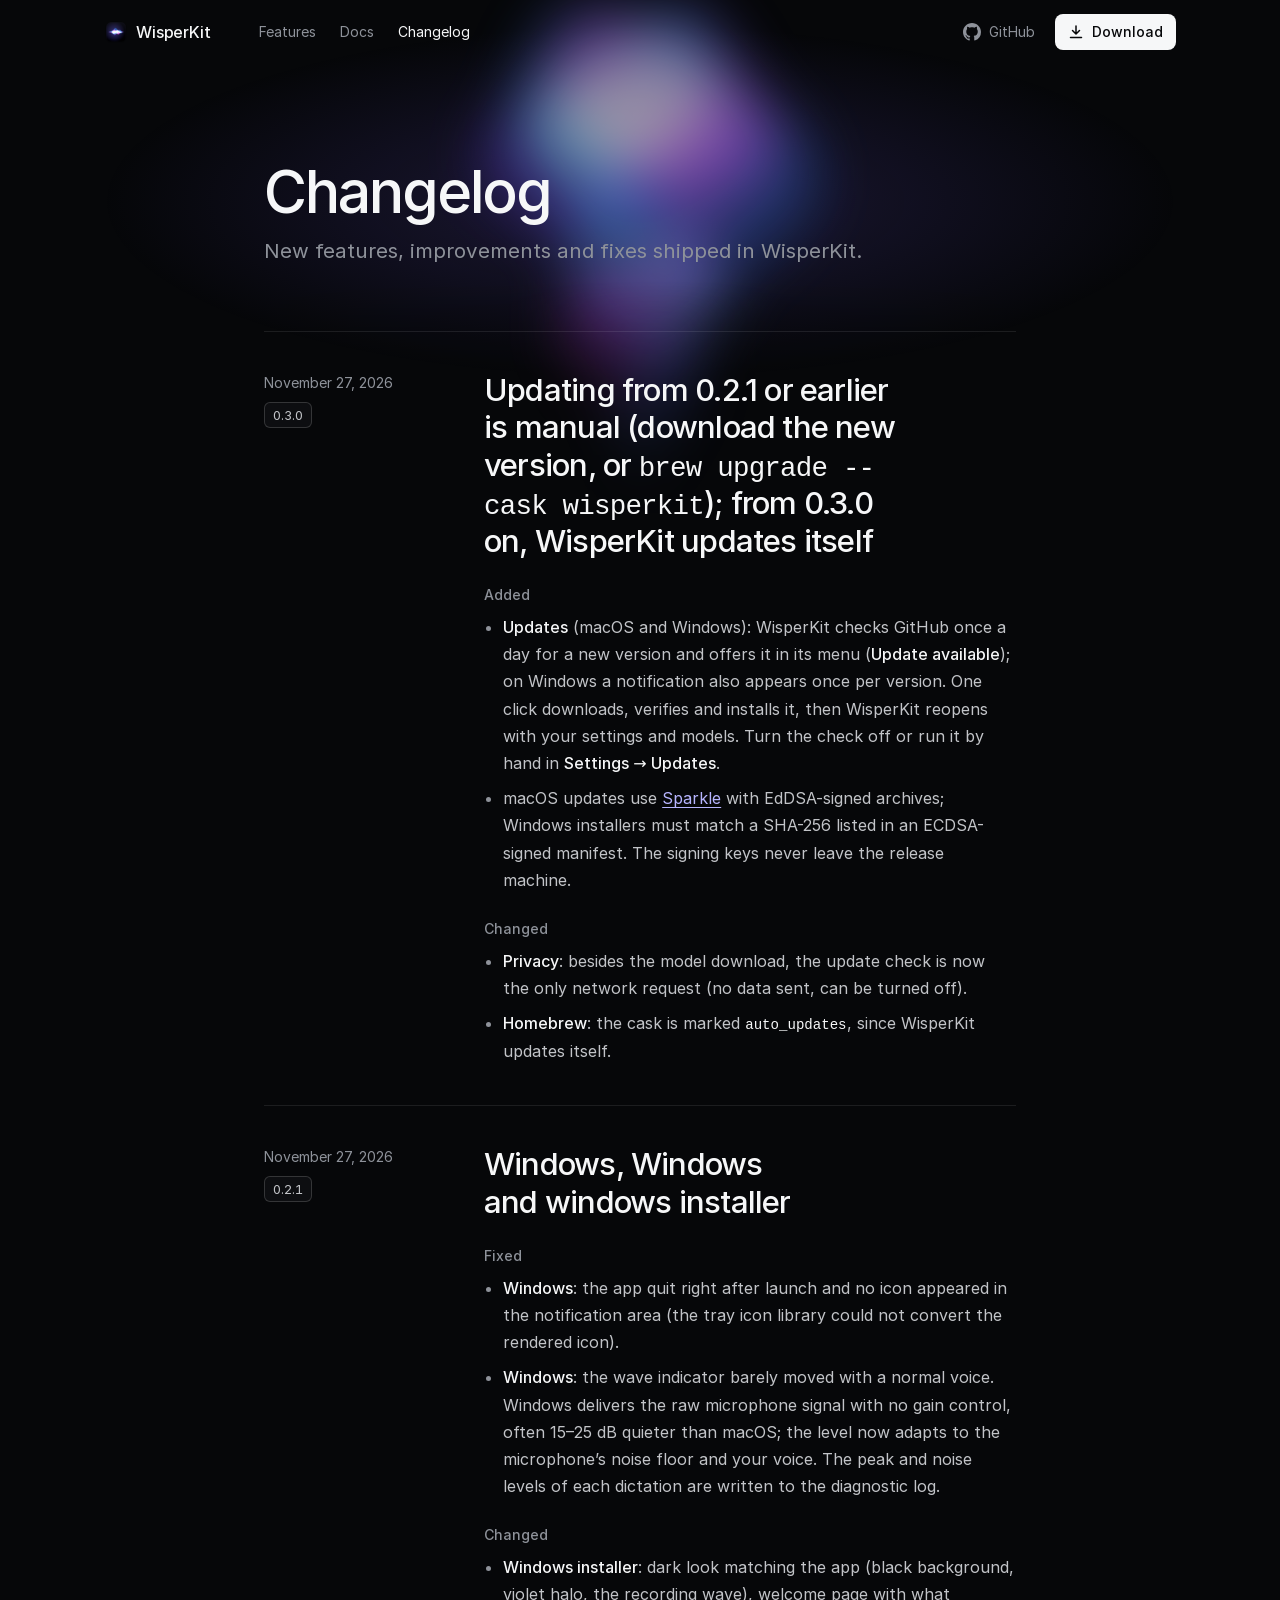
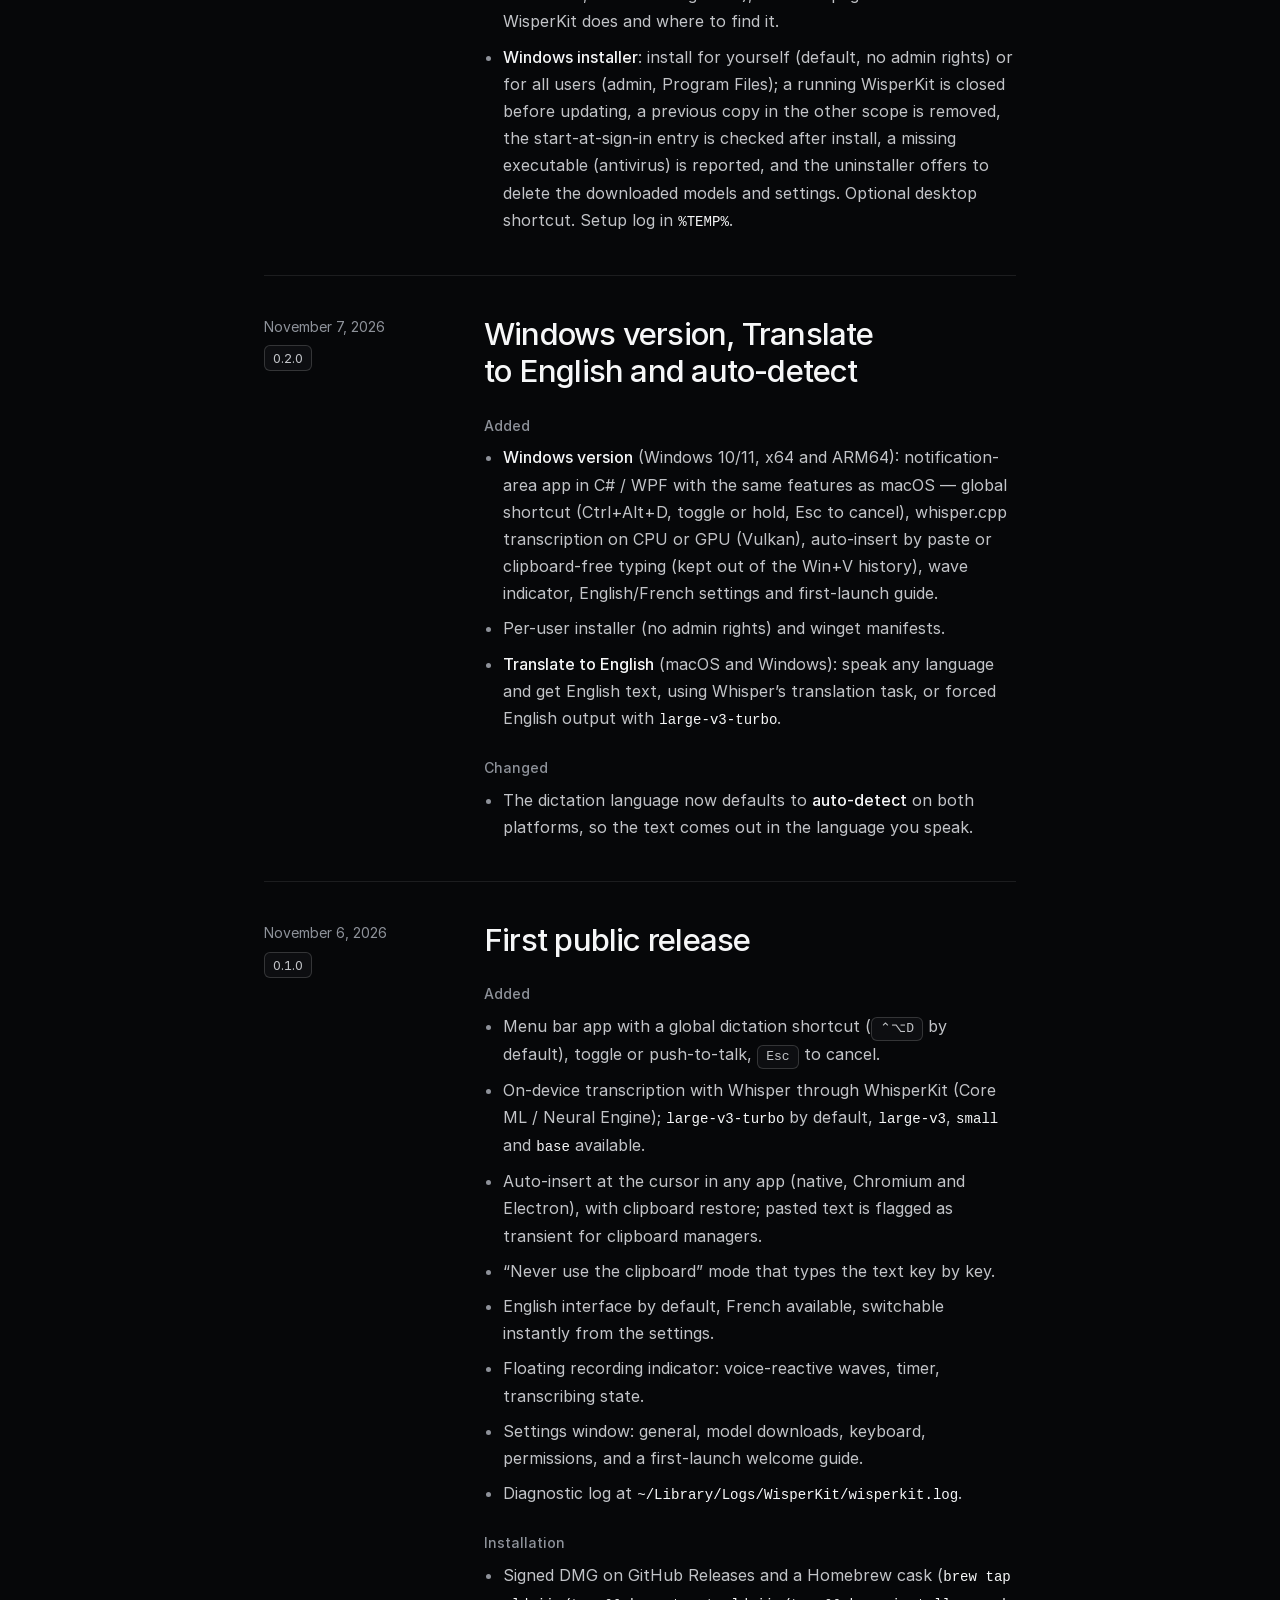
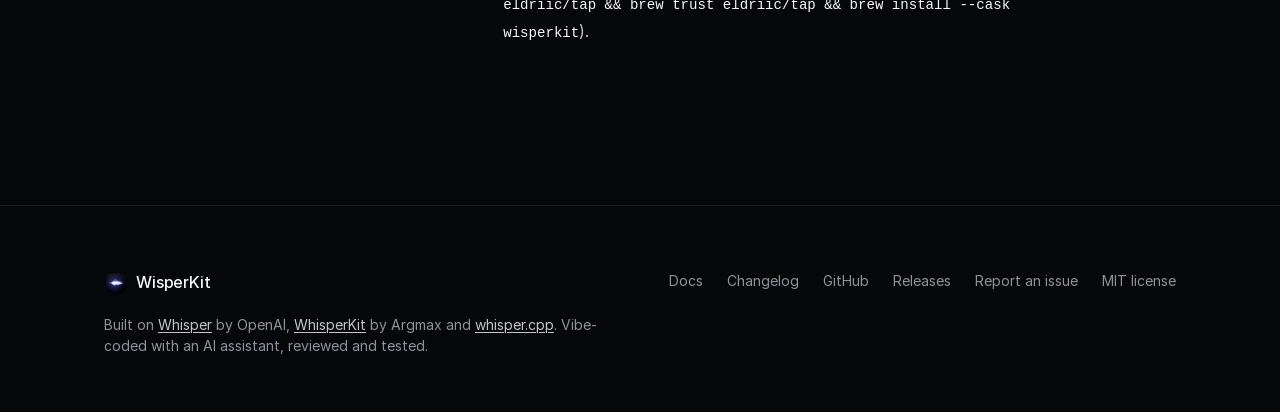
==== commit e9644387: "Version 0.3.0" ====
--- a/site/changelog.html
+++ b/site/changelog.html
@@ -40,6 +40,22 @@
     </header>
     <div class="releases">
 <!-- changelog:start -->
+      <article class="release" id="v0.3.0">
+        <div class="release__meta"><time datetime="2026-11-27">November 27, 2026</time><a class="release__tag" href="https://github.com/eldriic/WisperKit/releases/tag/v0.3.0">0.3.0</a></div>
+        <div class="release__body">
+          <h2>Updating from 0.2.1 or earlier is manual (download the new version, or <code>brew upgrade --cask wisperkit</code>); from 0.3.0 on, WisperKit updates itself</h2>
+          <h3>Added</h3>
+          <ul>
+            <li><strong>Updates</strong> (macOS and Windows): WisperKit checks GitHub once a day for a new version and offers it in its menu (<strong>Update available</strong>); on Windows a notification also appears once per version. One click downloads, verifies and installs it, then WisperKit reopens with your settings and models. Turn the check off or run it by hand in <strong>Settings → Updates</strong>.</li>
+            <li>macOS updates use <a href="https://sparkle-project.org">Sparkle</a> with EdDSA-signed archives; Windows installers must match a SHA-256 listed in an ECDSA-signed manifest. The signing keys never leave the release machine.</li>
+          </ul>
+          <h3>Changed</h3>
+          <ul>
+            <li><strong>Privacy</strong>: besides the model download, the update check is now the only network request (no data sent, can be turned off).</li>
+            <li><strong>Homebrew</strong>: the cask is marked <code>auto_updates</code>, since WisperKit updates itself.</li>
+          </ul>
+        </div>
+      </article>
       <article class="release" id="v0.2.1">
         <div class="release__meta"><time datetime="2026-11-27">November 27, 2026</time><a class="release__tag" href="https://github.com/eldriic/WisperKit/releases/tag/v0.2.1">0.2.1</a></div>
         <div class="release__body">
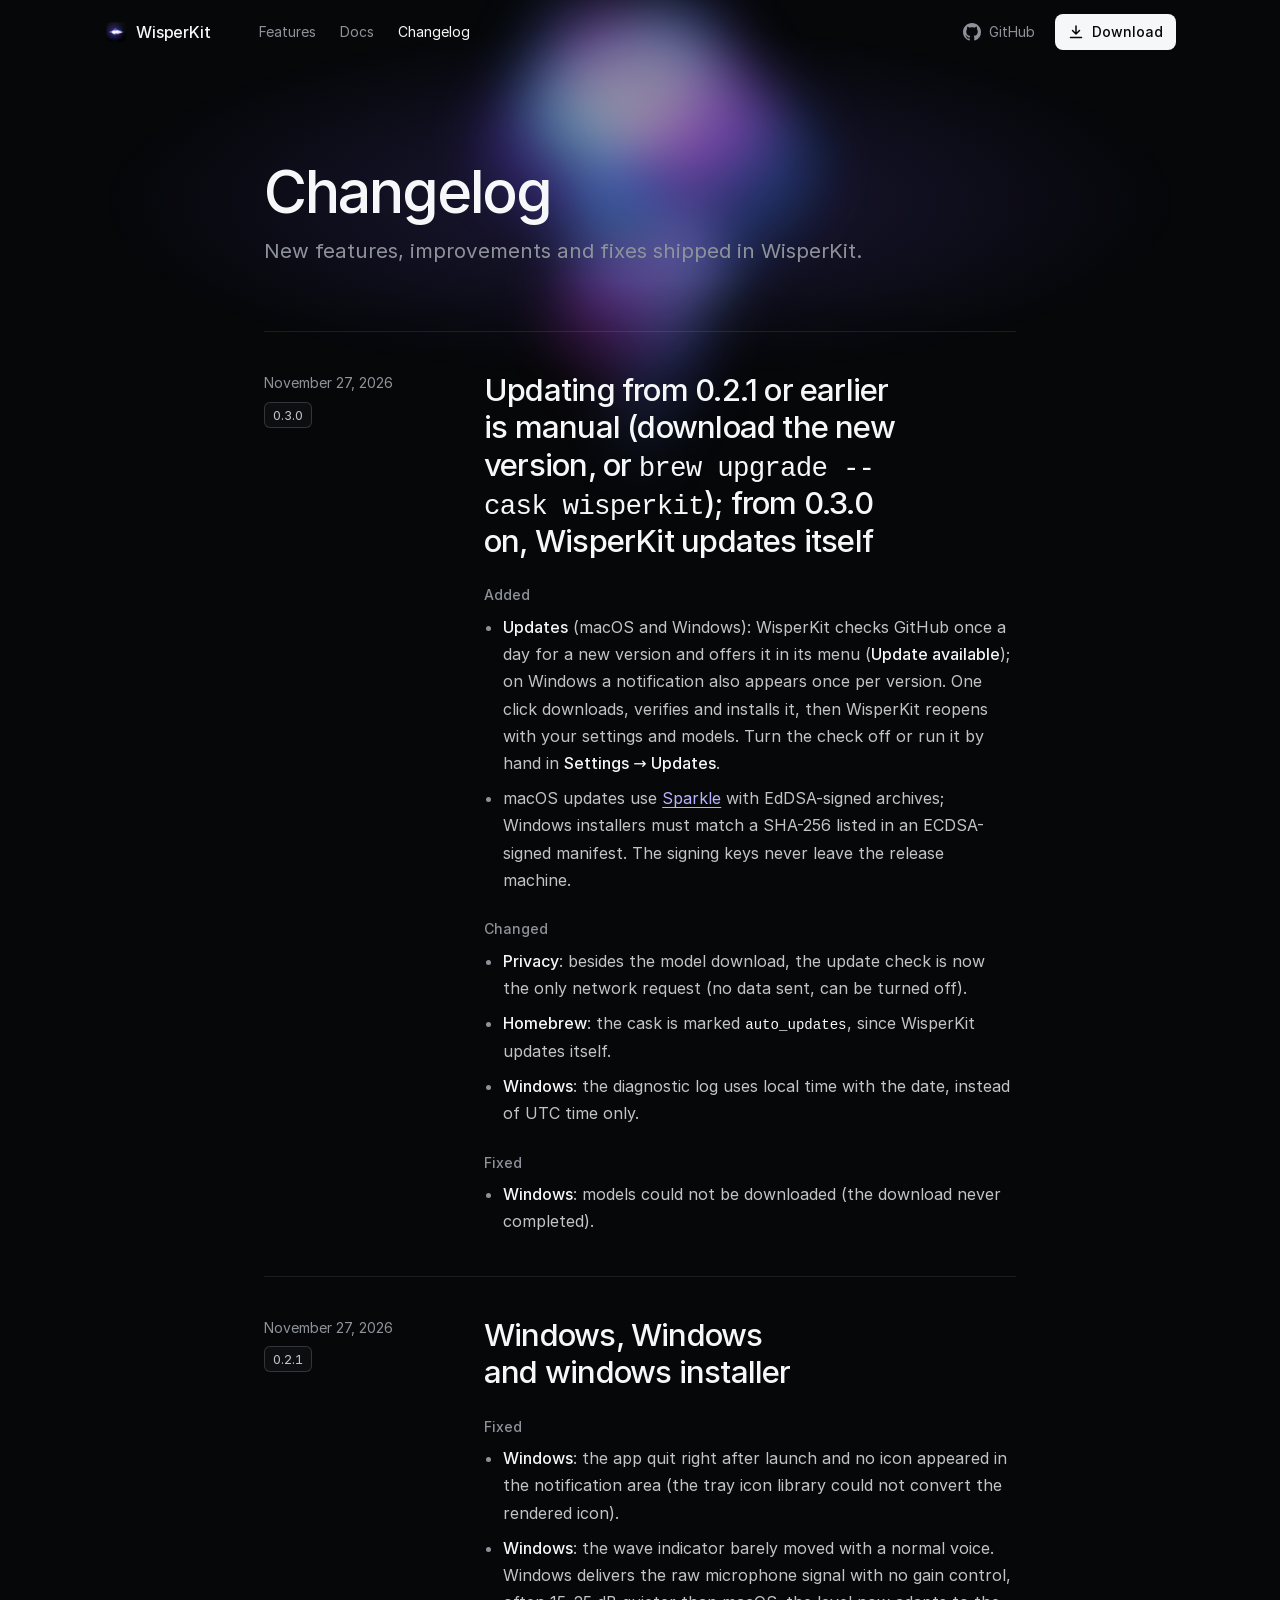
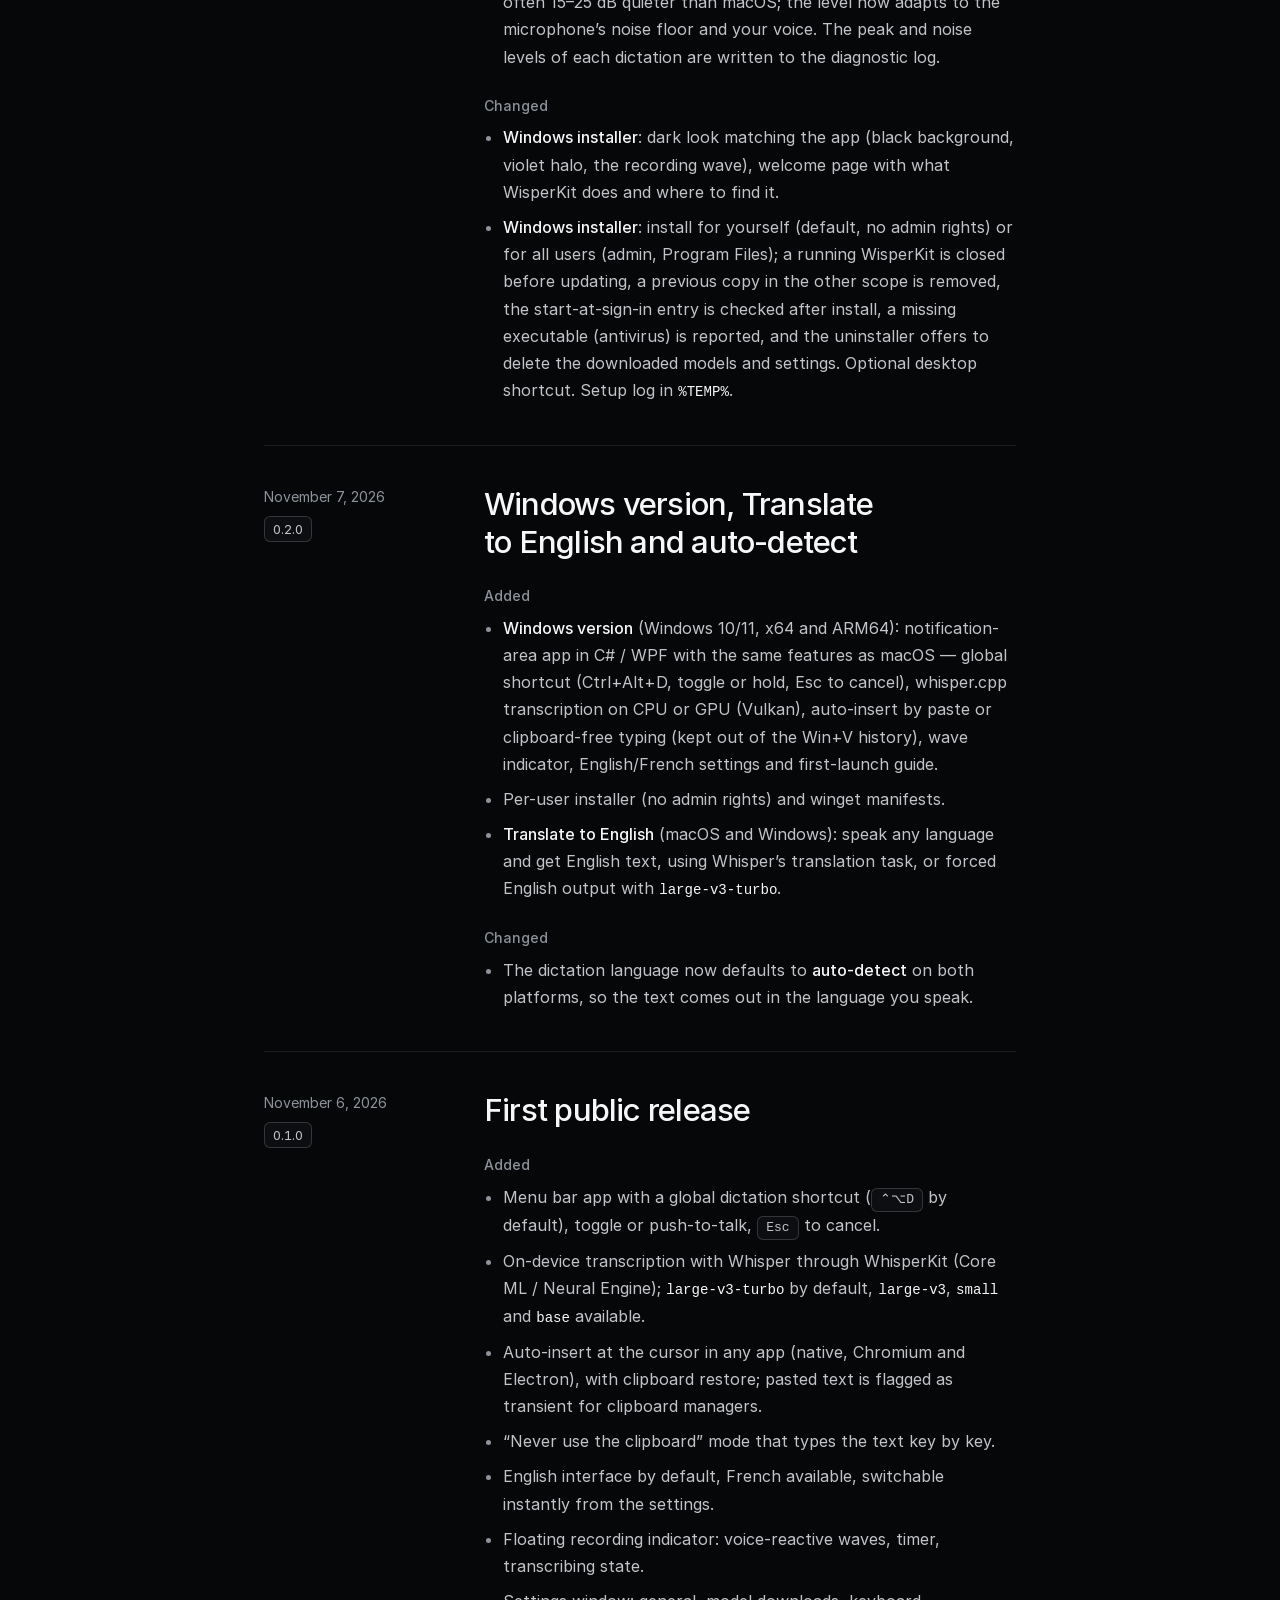
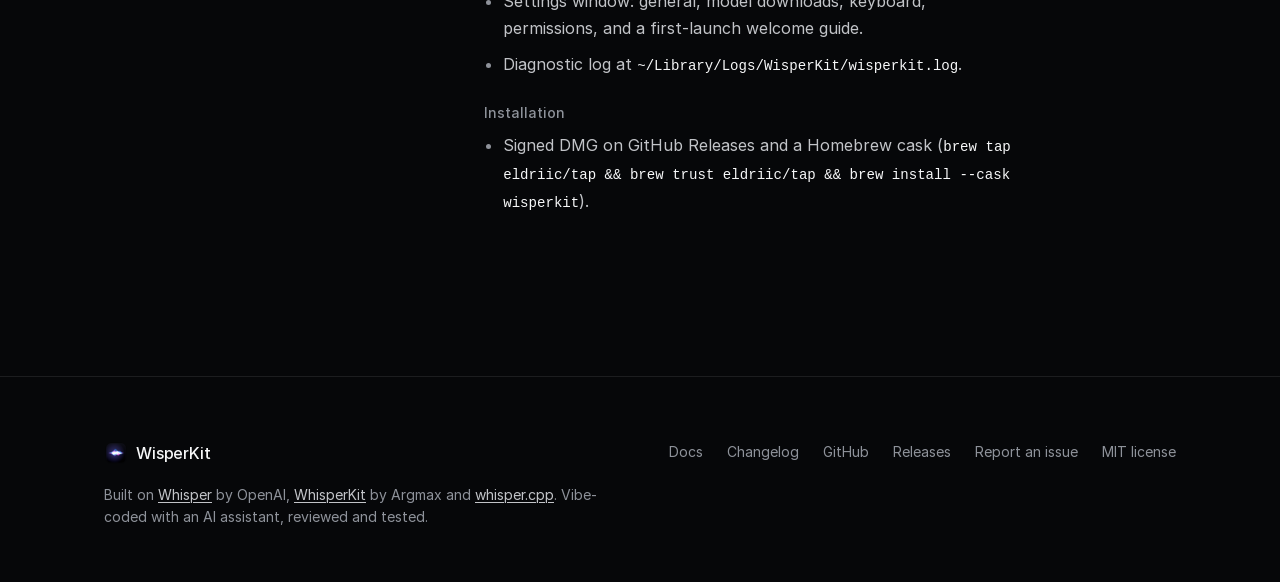
==== commit 31eb003e: "Changelog 0.3.0 : correctifs Windows" ====
--- a/site/changelog.html
+++ b/site/changelog.html
@@ -53,6 +53,11 @@
           <ul>
             <li><strong>Privacy</strong>: besides the model download, the update check is now the only network request (no data sent, can be turned off).</li>
             <li><strong>Homebrew</strong>: the cask is marked <code>auto_updates</code>, since WisperKit updates itself.</li>
+            <li><strong>Windows</strong>: the diagnostic log uses local time with the date, instead of UTC time only.</li>
+          </ul>
+          <h3>Fixed</h3>
+          <ul>
+            <li><strong>Windows</strong>: models could not be downloaded (the download never completed).</li>
           </ul>
         </div>
       </article>
